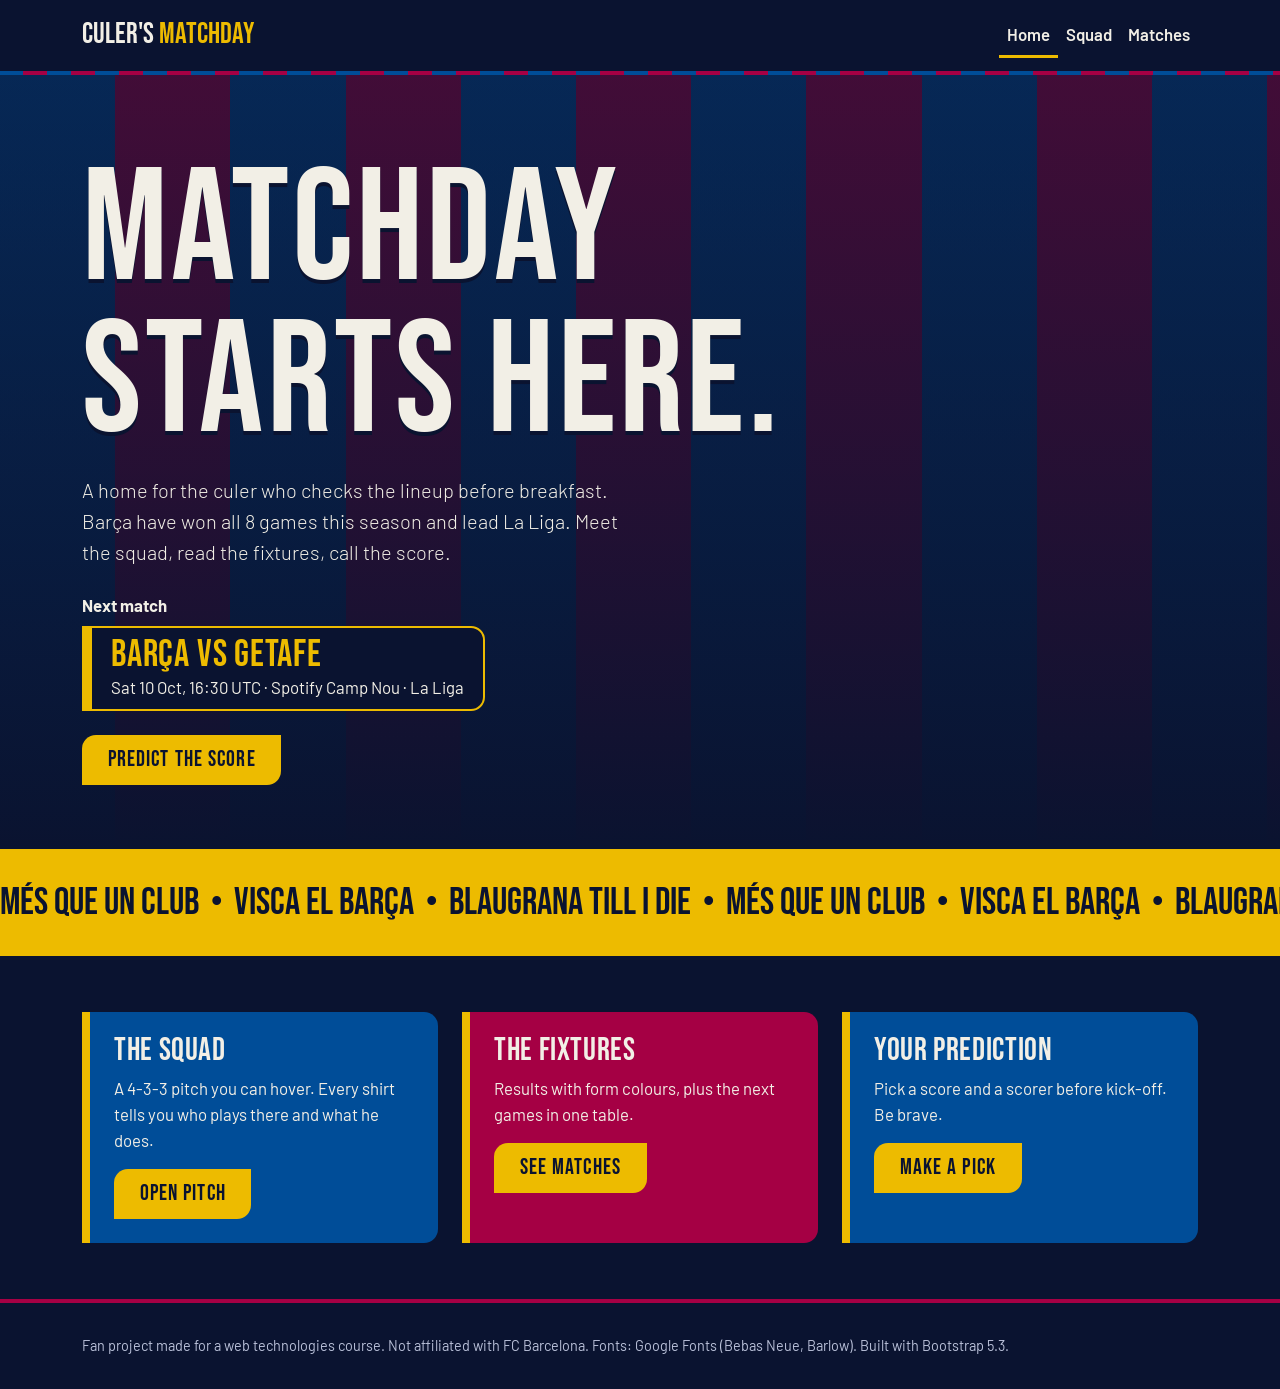
==== index.html @ bc948499 "commit" ====
<!DOCTYPE html>
<html lang="en">

<head>
  <meta charset="UTF-8">
  <meta name="viewport" content="width=device-width, initial-scale=1">
  <title>Home | Culer's Matchday</title>
  <link rel="preconnect" href="https://fonts.googleapis.com">
  <link href="https://fonts.googleapis.com/css2?family=Bebas+Neue&family=Barlow:wght@400;600;700&display=swap" rel="stylesheet">
  <link href="https://cdn.jsdelivr.net/npm/bootstrap@5.3.3/dist/css/bootstrap.min.css" rel="stylesheet">
  <link href="css/style.css" rel="stylesheet">
</head>

<body>
  <header>
    <nav class="navbar navbar-expand-md">
      <div class="container">
        <a class="navbar-brand" href="index.html">Culer's <span>Matchday</span></a>

        <button class="navbar-toggler" type="button" data-bs-toggle="collapse" data-bs-target="#menu"
                aria-controls="menu" aria-expanded="false" aria-label="Toggle navigation">
          <span class="navbar-toggler-icon"></span>
        </button>

        <div class="collapse navbar-collapse" id="menu">
          <ul class="navbar-nav ms-auto">
          <li class="nav-item"><a class="nav-link active" href="index.html">Home</a></li>
          <li class="nav-item"><a class="nav-link" href="squad.html">Squad</a></li>
          <li class="nav-item"><a class="nav-link" href="matches.html">Matches</a></li>
          </ul>
        </div>
      </div>
    </nav>
  </header>
  <main>
    <section class="hero">
      <div class="container">
        <h1 class="display">Matchday<br>starts here.</h1>
        <p class="lead mt-3">
          A home for the culer who checks the lineup before breakfast.
          Barça have won all 8 games this season and lead La Liga.
          Meet the squad, read the fixtures, call the score.
        </p>

        <p class="mt-4 mb-2 fw-bold">Next match</p>
        <div class="next">
          <b class="display">Barça vs Getafe</b>
          <span>Sat 10 Oct, 16:30 UTC · Spotify Camp Nou · La Liga</span>
        </div>

        <div>
          <a class="btn btn-club mt-4" href="matches.html#predict">Predict the score</a>
        </div>
      </div>
    </section>

    <div class="motto" aria-hidden="true">
      <p>Més que un club &nbsp;•&nbsp; Visca el Barça &nbsp;•&nbsp; Blaugrana till I die &nbsp;•&nbsp; Més que un club &nbsp;•&nbsp; Visca el Barça &nbsp;•&nbsp; Blaugrana till I die &nbsp;•&nbsp; Més que un club &nbsp;•&nbsp; Visca el Barça &nbsp;•&nbsp; Blaugrana till I die &nbsp;•&nbsp; Més que un club &nbsp;•&nbsp; Visca el Barça &nbsp;•&nbsp; Blaugrana till I die &nbsp;•&nbsp; </p>
    </div>
    <section class="section">
      <div class="container">
        <div class="row g-4">
        <div class="col-12 col-md-4">
          <div class="card h-100 card-club">
            <div class="card-body p-4">
              <h3>The squad</h3>
              <p>A 4-3-3 pitch you can hover. Every shirt tells you who plays there and what he does.</p>
              <a class="btn btn-club" href="squad.html">Open pitch</a>
            </div>
          </div>
        </div>

        <div class="col-12 col-md-4">
          <div class="card h-100 card-club garnet">
            <div class="card-body p-4">
              <h3>The fixtures</h3>
              <p>Results with form colours, plus the next games in one table.</p>
              <a class="btn btn-club" href="matches.html">See matches</a>
            </div>
          </div>
        </div>

        <div class="col-12 col-md-4">
          <div class="card h-100 card-club">
            <div class="card-body p-4">
              <h3>Your prediction</h3>
              <p>Pick a score and a scorer before kick-off. Be brave.</p>
              <a class="btn btn-club" href="matches.html#predict">Make a pick</a>
            </div>
          </div>
        </div>
        </div>
      </div>
    </section>

  </main>
  <footer class="foot">
    <div class="container">
      Fan project made for a web technologies course. Not affiliated with FC Barcelona.
      Fonts: Google Fonts (Bebas Neue, Barlow). Built with Bootstrap 5.3.
    </div>
  </footer>

  <script src="https://cdn.jsdelivr.net/npm/bootstrap@5.3.3/dist/js/bootstrap.bundle.min.js"></script>
</body>
</html>
---- css/style.css ----
:root {
  --ink: #0A1330;
  --blue: #004D98;
  --garnet: #A50044;
  --gold: #EDBB00;
  --chalk: #F2EFE6;
  --grass: #0f5b3a;
  --r: 14px;
}

* {
  box-sizing: border-box;
}

html,
body {
  overflow-x: hidden;
}

body {
  background: var(--ink);
  color: var(--chalk);
  font-family: 'Barlow', sans-serif;
  font-size: 1.05rem;
  line-height: 1.55;
}

h1,
h2,
h3,
.display {
  font-family: 'Bebas Neue', sans-serif;
  letter-spacing: .02em;
  line-height: .95;
  font-weight: 400;
}

a {
  color: var(--gold);
}

:focus-visible {
  outline: 3px solid var(--gold);
  outline-offset: 2px;
}

.navbar {
  background: var(--ink);
  border-bottom: 4px solid transparent;
  border-image: repeating-linear-gradient(90deg,var(--blue) 0 24px,var(--garnet) 24px 48px) 1;
}

.navbar-brand {
  font-family: 'Bebas Neue';
  font-size: 1.8rem;
  color: var(--chalk)!important;
}

.navbar-brand span {
  color: var(--gold);
}

.nav-link {
  color: var(--chalk)!important;
  font-weight: 600;
  border-bottom: 3px solid transparent;
}

.nav-link:hover,
.nav-link.active {
  border-bottom-color: var(--gold);
}

.navbar-toggler {
  border-color: var(--gold);
}

.navbar-toggler-icon {
  filter: invert(1);
}

.btn-club {
  background: var(--gold);
  color: var(--ink);
  font-family: 'Bebas Neue';
  font-size: 1.4rem;
  letter-spacing: .05em;
  border: 0;
  border-radius: var(--r) 0 var(--r) 0;
  padding: .5rem 1.6rem;
  transition: transform .2s,background .2s;
}

.btn-club:hover {
  background: var(--chalk);
  color: var(--garnet);
  transform: translateY(-3px) skewX(-4deg);
}

.card-club {
  background: var(--blue);
  border: 0;
  border-left: 8px solid var(--gold);
  border-radius: 0 var(--r) var(--r) 0;
  color: var(--chalk);
}

.card-club.garnet {
  background: var(--garnet);
}

.card-club h3 {
  font-size: 2rem;
}

.form-control,
.form-select {
  background: #14224f;
  border: 2px solid var(--blue);
  color: var(--chalk);
  border-radius: 8px;
}

.form-control:focus,
.form-select:focus {
  background: #14224f;
  color: var(--chalk);
  border-color: var(--gold);
  box-shadow: none;
}

.form-label {
  font-weight: 600;
}

.table-club {
  --bs-table-bg: transparent;
  --bs-table-color: var(--chalk);
  --bs-table-border-color: #24366f;
}

.table-club thead th {
  font-family: 'Bebas Neue';
  font-size: 1.3rem;
  font-weight: 400;
  background: var(--blue);
  color: var(--gold);
}

.table-club tbody tr:hover {
  background: #14224f;
}

.pill {
  display: inline-block;
  width: 1.7rem;
  height: 1.7rem;
  line-height: 1.7rem;
  text-align: center;
  border-radius: 50%;
  font-weight: 700;
  font-size: .85rem;
  color: var(--ink);
}

.pill.W {
  background: #4cc27a;
}

.pill.D {
  background: var(--gold);
}

.pill.L {
  background: #ff5d73;
}

.hero {
  position: relative;
  padding: 5rem 0 4rem;
  overflow: hidden;
  isolation: isolate;
}

.hero::before {
  content: "";
  position: absolute;
  inset: 0;
  z-index: -1;
  opacity: .55;
  background: repeating-linear-gradient(90deg,var(--blue) 0 9vw,var(--garnet) 9vw 18vw);
  clip-path: inset(0 100% 0 0);
  animation: wipe 1.4s cubic-bezier(.7,0,.2,1) .2s forwards;
}

.hero::after {
  content: "";
  position: absolute;
  inset: 0;
  z-index: -1;
  background: linear-gradient(180deg,rgba(10,19,48,.35),var(--ink));
}

@keyframes wipe {
  to {
    clip-path: inset(0 0 0 0);
  }
}

.hero h1 {
  font-size: clamp(4rem,14vw,10rem);
  text-shadow: 0 4px 0 var(--ink);
}

.hero .lead {
  max-width: 34rem;
}

.next {
  display: inline-flex;
  flex-direction: column;
  background: var(--ink);
  border: 2px solid var(--gold);
  border-left-width: 10px;
  border-radius: 0 var(--r) var(--r) 0;
  padding: .6rem 1.2rem;
}

.next b {
  font-size: 2.4rem;
  color: var(--gold);
  font-weight: 400;
}

.section {
  padding: 3.5rem 0;
}

.motto {
  background: var(--gold);
  color: var(--ink);
  padding: 1.5rem 0;
  overflow: hidden;
  white-space: nowrap;
}

.motto p {
  margin: 0;
  display: inline-block;
  font-family: 'Bebas Neue';
  font-size: 2.4rem;
  animation: slide 22s linear infinite;
}

@keyframes slide {
  to {
    transform: translateX(-50%);
  }
}

.pitch {
  display: grid;
  grid-template-rows: repeat(4,1fr);
  gap: .5rem;
  min-height: 640px;
  padding: 1.2rem .5rem;
  border: 4px solid var(--chalk);
  border-radius: var(--r);
  background: repeating-linear-gradient(0deg,var(--grass) 0 12.5%,#136a43 12.5% 25%);
  position: relative;
}

.pitch::after {
  content: "";
  position: absolute;
  left: 0;
  right: 0;
  top: 50%;
  border-top: 3px solid rgba(242,239,230,.5);
  pointer-events: none;
}

.line {
  display: flex;
  justify-content: space-around;
  align-items: center;
}

.player {
  background: none;
  border: 0;
  color: var(--chalk);
  text-align: center;
  font-weight: 700;
  cursor: pointer;
  padding: .2rem;
  z-index: 1;
}

.player .shirt {
  display: grid;
  place-items: center;
  width: 3.6rem;
  height: 3.6rem;
  margin: 0 auto .15rem;
  border-radius: 50%;
  font-family: 'Bebas Neue';
  font-size: 1.7rem;
  background: linear-gradient(90deg,var(--blue) 50%,var(--garnet) 50%);
  border: 3px solid var(--gold);
  transition: transform .25s;
}

.player:hover .shirt,
.player:focus-visible .shirt {
  transform: scale(1.25) rotate(-6deg);
}

.player span.nm {
  font-size: .85rem;
  text-shadow: 0 1px 3px #000;
}

.pcard {
  display: none;
}

.squad:not(:has(.player:hover, .player:focus)) #i-none {
  display: block;
}

.squad:has(#p-gk:hover) #i-gk,
.squad:has(#p-gk:focus) #i-gk {
  display: block;
}

.squad:has(#p-can:hover) #i-can,
.squad:has(#p-can:focus) #i-can {
  display: block;
}

.squad:has(#p-chr:hover) #i-chr,
.squad:has(#p-chr:focus) #i-chr {
  display: block;
}

.squad:has(#p-cub:hover) #i-cub,
.squad:has(#p-cub:focus) #i-cub {
  display: block;
}

.squad:has(#p-eri:hover) #i-eri,
.squad:has(#p-eri:focus) #i-eri {
  display: block;
}

.squad:has(#p-rod:hover) #i-rod,
.squad:has(#p-rod:focus) #i-rod {
  display: block;
}

.squad:has(#p-ped:hover) #i-ped,
.squad:has(#p-ped:focus) #i-ped {
  display: block;
}

.squad:has(#p-fer:hover) #i-fer,
.squad:has(#p-fer:focus) #i-fer {
  display: block;
}

.squad:has(#p-yam:hover) #i-yam,
.squad:has(#p-yam:focus) #i-yam {
  display: block;
}

.squad:has(#p-rap:hover) #i-rap,
.squad:has(#p-rap:focus) #i-rap {
  display: block;
}

.squad:has(#p-gor:hover) #i-gor,
.squad:has(#p-gor:focus) #i-gor {
  display: block;
}

.info {
  position: sticky;
  top: 1rem;
  min-height: 15rem;
}

.pcard .num {
  font-family: 'Bebas Neue';
  font-size: 7rem;
  line-height: .8;
  color: var(--gold);
}

.foot {
  border-top: 4px solid var(--garnet);
  padding: 2rem 0;
  font-size: .9rem;
  color: #b9c0d8;
}

.form-control:user-invalid,
.form-select:user-invalid {
  border-color: #ff5d73;
}

.toast-ok:target {
  display: block;
}

.toast-ok {
  display: none;
  background: #4cc27a;
  color: var(--ink);
  font-weight: 700;
  padding: .8rem 1rem;
  border-radius: 8px;
  margin-top: 1rem;
}

@media (max-width:767.98px) {
  .hero {
    padding: 3rem 0;
  }

  .next b {
    font-size: 1.9rem;
  }

  .pitch {
    min-height: 560px;
  }

  .player .shirt {
    width: 2.9rem;
    height: 2.9rem;
    font-size: 1.4rem;
  }

  .player span.nm {
    font-size: .72rem;
  }

  .info {
    position: static;
  }
}

@media (min-width:768px) and (max-width:1199.98px) {
  .pitch {
    min-height: 600px;
  }
}

@media (prefers-reduced-motion:reduce) {
  .hero::before {
    animation: none;
    clip-path: none;
  }

  .motto p {
    animation: none;
  }

  * {
    transition: none !important;
  }
}
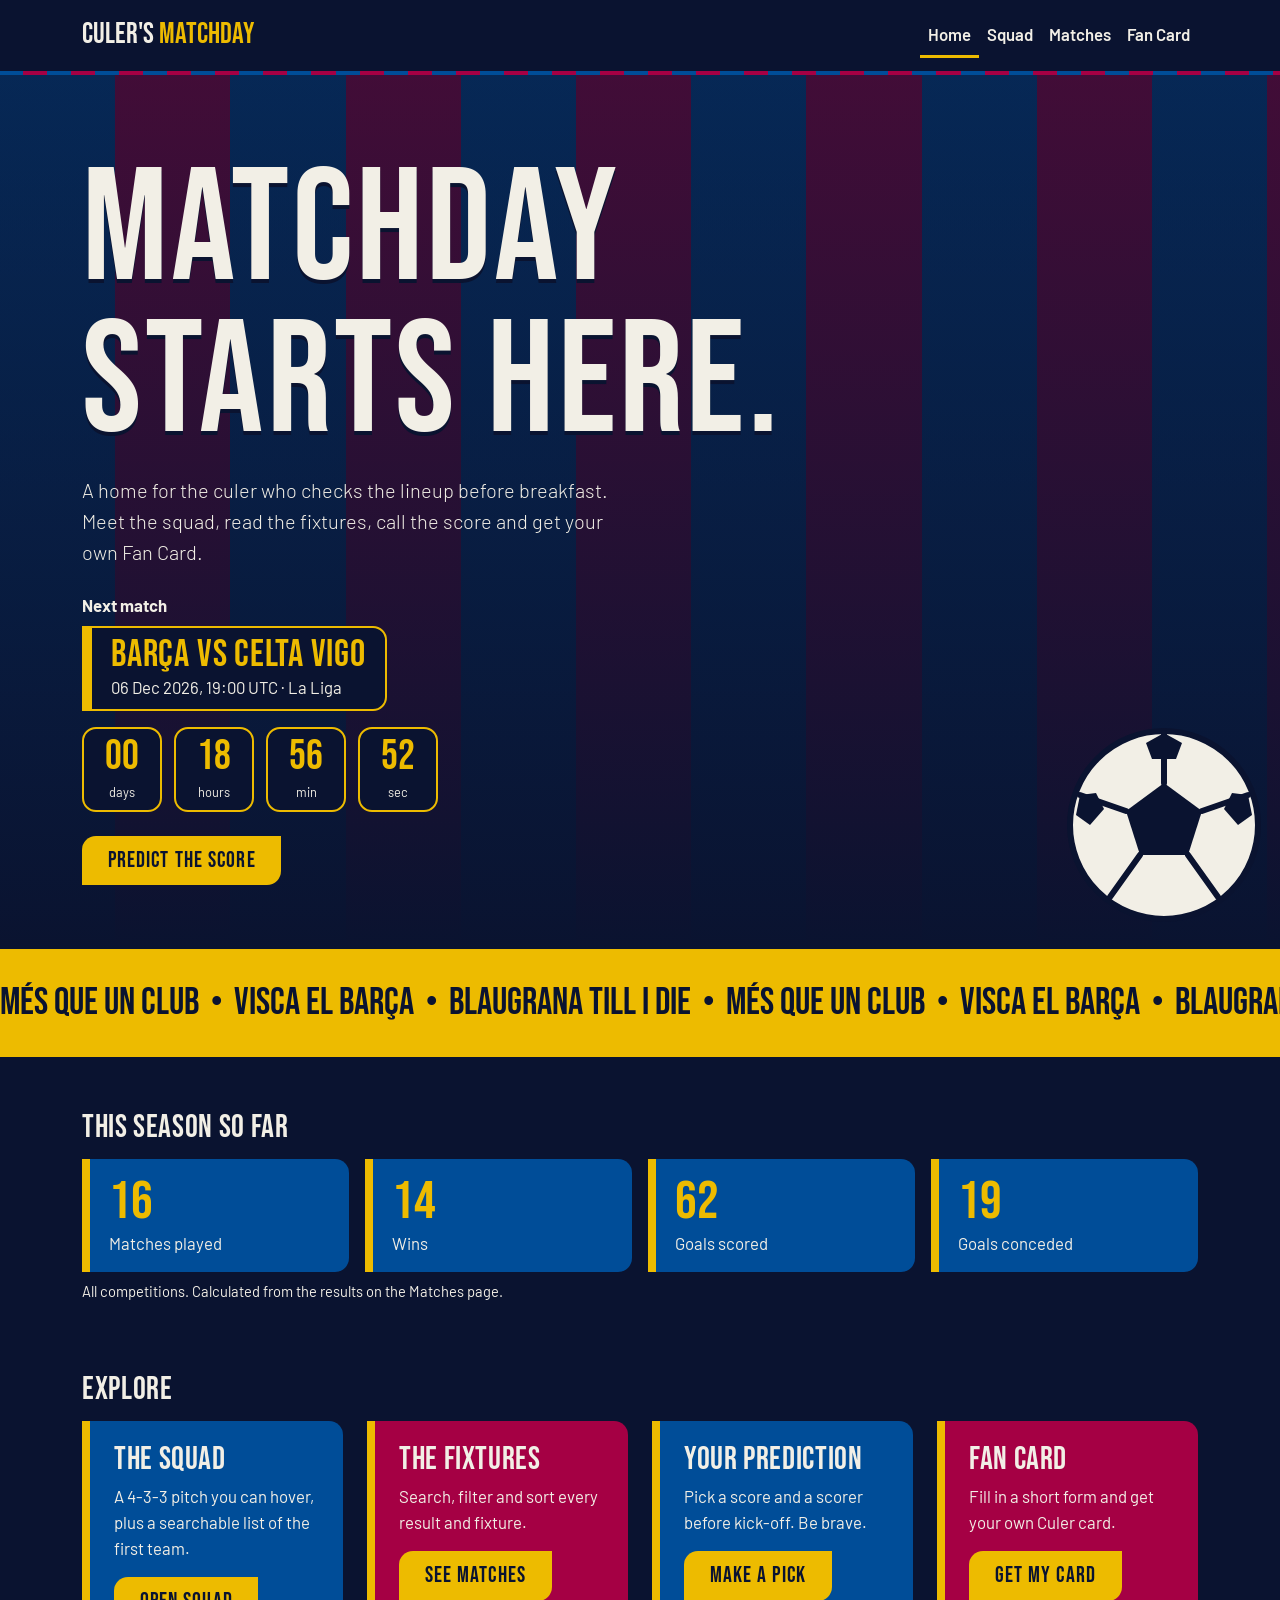
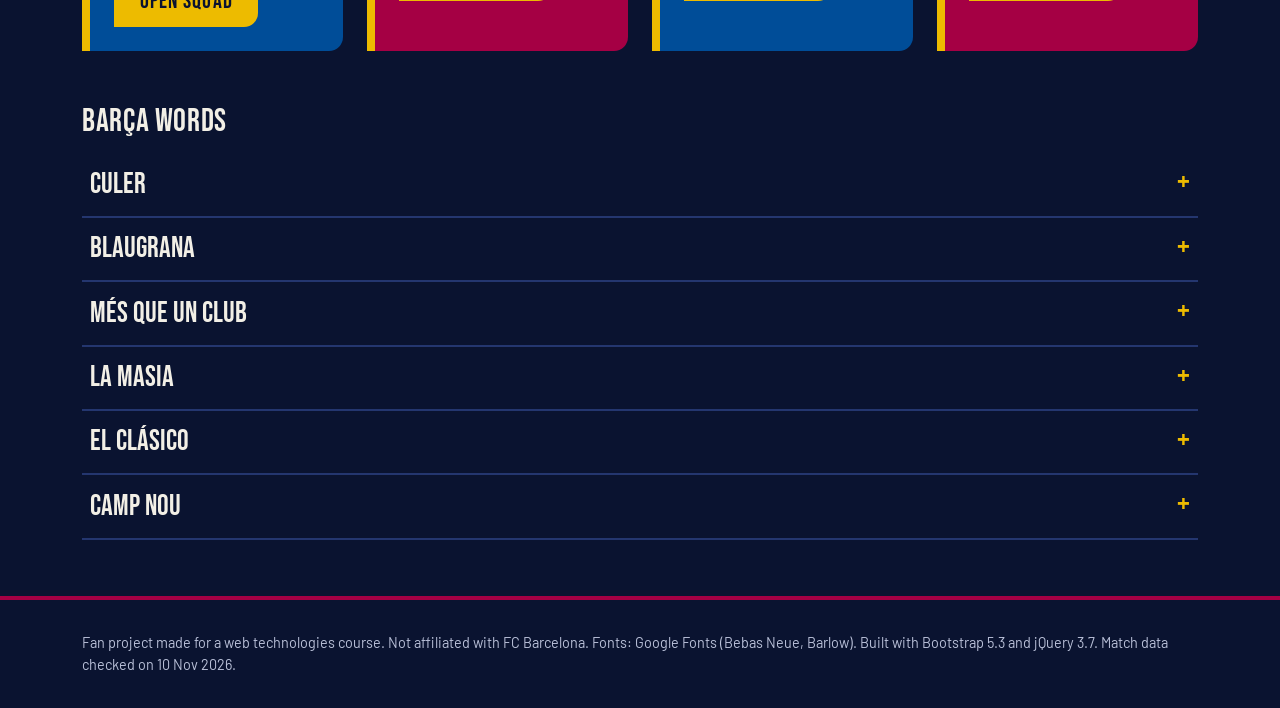
==== commit 73d50f2a: "endterm changes" ====
--- a/index.html
+++ b/index.html
@@ -1,10 +1,10 @@
 <!DOCTYPE html>
 <html lang="en">
-
 <head>
   <meta charset="UTF-8">
   <meta name="viewport" content="width=device-width, initial-scale=1">
   <title>Home | Culer's Matchday</title>
+  <link rel="icon" href="images/favicon.svg" type="image/svg+xml">
   <link rel="preconnect" href="https://fonts.googleapis.com">
   <link href="https://fonts.googleapis.com/css2?family=Bebas+Neue&family=Barlow:wght@400;600;700&display=swap" rel="stylesheet">
   <link href="https://cdn.jsdelivr.net/npm/bootstrap@5.3.3/dist/css/bootstrap.min.css" rel="stylesheet">
@@ -12,8 +12,9 @@
 </head>
 
 <body>
+  <a class="skip-link" href="#main">Skip to content</a>
   <header>
-    <nav class="navbar navbar-expand-md">
+    <nav class="navbar navbar-expand-md" aria-label="Main">
       <div class="container">
         <a class="navbar-brand" href="index.html">Culer's <span>Matchday</span></a>
 
@@ -24,28 +25,39 @@
 
         <div class="collapse navbar-collapse" id="menu">
           <ul class="navbar-nav ms-auto">
-          <li class="nav-item"><a class="nav-link active" href="index.html">Home</a></li>
+          <li class="nav-item"><a class="nav-link active" href="index.html" aria-current="page">Home</a></li>
           <li class="nav-item"><a class="nav-link" href="squad.html">Squad</a></li>
           <li class="nav-item"><a class="nav-link" href="matches.html">Matches</a></li>
+          <li class="nav-item"><a class="nav-link" href="join.html">Fan Card</a></li>
           </ul>
         </div>
       </div>
     </nav>
   </header>
-  <main>
+
+
+  <main id="main">
+
     <section class="hero">
+      <img class="hero-ball" src="images/ball.svg" alt="Illustration of a bouncing football" width="200" height="200">
       <div class="container">
         <h1 class="display">Matchday<br>starts here.</h1>
         <p class="lead mt-3">
           A home for the culer who checks the lineup before breakfast.
-          Barça have won all 8 games this season and lead La Liga.
-          Meet the squad, read the fixtures, call the score.
+          Meet the squad, read the fixtures, call the score and get your own Fan Card.
         </p>
 
         <p class="mt-4 mb-2 fw-bold">Next match</p>
         <div class="next">
-          <b class="display">Barça vs Getafe</b>
-          <span>Sat 10 Oct, 16:30 UTC · Spotify Camp Nou · La Liga</span>
+          <b class="display" id="next-title">See the Matches page</b>
+          <span id="next-info">The next fixture is taken from the match list.</span>
+        </div>
+
+        <div class="count" id="countdown" role="timer" aria-label="Time until kick-off">
+          <div><b>00</b><span>days</span></div>
+          <div><b>00</b><span>hours</span></div>
+          <div><b>00</b><span>min</span></div>
+          <div><b>00</b><span>sec</span></div>
         </div>
 
         <div>
@@ -54,53 +66,93 @@
       </div>
     </section>
 
+
     <div class="motto" aria-hidden="true">
       <p>Més que un club &nbsp;•&nbsp; Visca el Barça &nbsp;•&nbsp; Blaugrana till I die &nbsp;•&nbsp; Més que un club &nbsp;•&nbsp; Visca el Barça &nbsp;•&nbsp; Blaugrana till I die &nbsp;•&nbsp; Més que un club &nbsp;•&nbsp; Visca el Barça &nbsp;•&nbsp; Blaugrana till I die &nbsp;•&nbsp; Més que un club &nbsp;•&nbsp; Visca el Barça &nbsp;•&nbsp; Blaugrana till I die &nbsp;•&nbsp; </p>
     </div>
+
+
     <section class="section">
       <div class="container">
+        <h2 class="mb-3">This season so far</h2>
+        <div class="stats" id="stats"></div>
+        <p class="small mt-2">All competitions. Calculated from the results on the Matches page.</p>
+      </div>
+    </section>
+
+
+    <section class="section pt-0">
+      <div class="container">
+        <h2 class="mb-3">Explore</h2>
         <div class="row g-4">
-        <div class="col-12 col-md-4">
-          <div class="card h-100 card-club">
-            <div class="card-body p-4">
-              <h3>The squad</h3>
-              <p>A 4-3-3 pitch you can hover. Every shirt tells you who plays there and what he does.</p>
-              <a class="btn btn-club" href="squad.html">Open pitch</a>
+          <div class="col-12 col-md-6 col-lg-3">
+            <div class="card h-100 card-club tile">
+              <div class="card-body p-4">
+                <h3>The squad</h3>
+                <p>A 4-3-3 pitch you can hover, plus a searchable list of the first team.</p>
+                <a class="btn btn-club" href="squad.html">Open squad</a>
+              </div>
             </div>
           </div>
-        </div>
 
-        <div class="col-12 col-md-4">
-          <div class="card h-100 card-club garnet">
-            <div class="card-body p-4">
-              <h3>The fixtures</h3>
-              <p>Results with form colours, plus the next games in one table.</p>
-              <a class="btn btn-club" href="matches.html">See matches</a>
+          <div class="col-12 col-md-6 col-lg-3">
+            <div class="card h-100 card-club tile garnet">
+              <div class="card-body p-4">
+                <h3>The fixtures</h3>
+                <p>Search, filter and sort every result and fixture.</p>
+                <a class="btn btn-club" href="matches.html">See matches</a>
+              </div>
             </div>
           </div>
-        </div>
 
-        <div class="col-12 col-md-4">
-          <div class="card h-100 card-club">
-            <div class="card-body p-4">
-              <h3>Your prediction</h3>
-              <p>Pick a score and a scorer before kick-off. Be brave.</p>
-              <a class="btn btn-club" href="matches.html#predict">Make a pick</a>
+          <div class="col-12 col-md-6 col-lg-3">
+            <div class="card h-100 card-club tile">
+              <div class="card-body p-4">
+                <h3>Your prediction</h3>
+                <p>Pick a score and a scorer before kick-off. Be brave.</p>
+                <a class="btn btn-club" href="matches.html#predict">Make a pick</a>
+              </div>
             </div>
           </div>
-        </div>
+
+          <div class="col-12 col-md-6 col-lg-3">
+            <div class="card h-100 card-club tile garnet">
+              <div class="card-body p-4">
+                <h3>Fan Card</h3>
+                <p>Fill in a short form and get your own Culer card.</p>
+                <a class="btn btn-club" href="join.html">Get my card</a>
+              </div>
+            </div>
+          </div>
         </div>
       </div>
     </section>
 
+
+    <section class="section pt-0">
+      <div class="container">
+        <h2 class="mb-3">Barça words</h2>
+        <div id="words"></div>
+      </div>
+    </section>
+
   </main>
+
+
   <footer class="foot">
     <div class="container">
       Fan project made for a web technologies course. Not affiliated with FC Barcelona.
-      Fonts: Google Fonts (Bebas Neue, Barlow). Built with Bootstrap 5.3.
+      Fonts: Google Fonts (Bebas Neue, Barlow). Built with Bootstrap 5.3 and jQuery 3.7.
+      Match data checked on 10 Nov 2026.
     </div>
   </footer>
 
+
+  <script src="https://code.jquery.com/jquery-3.7.1.min.js"></script>
   <script src="https://cdn.jsdelivr.net/npm/bootstrap@5.3.3/dist/js/bootstrap.bundle.min.js"></script>
+  <script src="js/data.js"></script>
+  <script src="js/common.js"></script>
+  <script src="js/home.js"></script>
 </body>
+
 </html>
--- a/css/style.css
+++ b/css/style.css
@@ -44,6 +44,7 @@
   outline-offset: 2px;
 }
 
+
 .navbar {
   background: var(--ink);
   border-bottom: 4px solid transparent;
@@ -78,6 +79,7 @@
 .navbar-toggler-icon {
   filter: invert(1);
 }
+
 
 .btn-club {
   background: var(--gold);
@@ -133,6 +135,12 @@
   font-weight: 600;
 }
 
+.table-club tr.table-active > * {
+  background-color: rgba(165, 0, 68, 0.35);
+  color: #fff;
+  box-shadow: none;
+}
+
 .table-club {
   --bs-table-bg: transparent;
   --bs-table-color: var(--chalk);
@@ -174,6 +182,7 @@
 .pill.L {
   background: #ff5d73;
 }
+
 
 .hero {
   position: relative;
@@ -321,68 +330,6 @@
   text-shadow: 0 1px 3px #000;
 }
 
-.pcard {
-  display: none;
-}
-
-.squad:not(:has(.player:hover, .player:focus)) #i-none {
-  display: block;
-}
-
-.squad:has(#p-gk:hover) #i-gk,
-.squad:has(#p-gk:focus) #i-gk {
-  display: block;
-}
-
-.squad:has(#p-can:hover) #i-can,
-.squad:has(#p-can:focus) #i-can {
-  display: block;
-}
-
-.squad:has(#p-chr:hover) #i-chr,
-.squad:has(#p-chr:focus) #i-chr {
-  display: block;
-}
-
-.squad:has(#p-cub:hover) #i-cub,
-.squad:has(#p-cub:focus) #i-cub {
-  display: block;
-}
-
-.squad:has(#p-eri:hover) #i-eri,
-.squad:has(#p-eri:focus) #i-eri {
-  display: block;
-}
-
-.squad:has(#p-rod:hover) #i-rod,
-.squad:has(#p-rod:focus) #i-rod {
-  display: block;
-}
-
-.squad:has(#p-ped:hover) #i-ped,
-.squad:has(#p-ped:focus) #i-ped {
-  display: block;
-}
-
-.squad:has(#p-fer:hover) #i-fer,
-.squad:has(#p-fer:focus) #i-fer {
-  display: block;
-}
-
-.squad:has(#p-yam:hover) #i-yam,
-.squad:has(#p-yam:focus) #i-yam {
-  display: block;
-}
-
-.squad:has(#p-rap:hover) #i-rap,
-.squad:has(#p-rap:focus) #i-rap {
-  display: block;
-}
-
-.squad:has(#p-gor:hover) #i-gor,
-.squad:has(#p-gor:focus) #i-gor {
-  display: block;
-}
 
 .info {
   position: sticky;
@@ -396,6 +343,7 @@
   line-height: .8;
   color: var(--gold);
 }
+
 
 .foot {
   border-top: 4px solid var(--garnet);
@@ -404,24 +352,6 @@
   color: #b9c0d8;
 }
 
-.form-control:user-invalid,
-.form-select:user-invalid {
-  border-color: #ff5d73;
-}
-
-.toast-ok:target {
-  display: block;
-}
-
-.toast-ok {
-  display: none;
-  background: #4cc27a;
-  color: var(--ink);
-  font-weight: 700;
-  padding: .8rem 1rem;
-  border-radius: 8px;
-  margin-top: 1rem;
-}
 
 @media (max-width:767.98px) {
   .hero {
@@ -470,4 +400,499 @@
   * {
     transition: none !important;
   }
+}
+
+
+.skip-link {
+  position: absolute;
+  left: -999px;
+  top: 0;
+  z-index: 2000;
+  background: var(--gold);
+  color: var(--ink);
+  font-weight: 700;
+  padding: .6rem 1rem;
+}
+
+.skip-link:focus {
+  left: 0;
+}
+
+.page-title {
+  font-size: 4rem;
+}
+
+
+.count {
+  display: flex;
+  flex-wrap: wrap;
+  gap: .75rem;
+  margin-top: 1rem;
+}
+
+.count > div {
+  min-width: 5rem;
+  padding: .4rem 1rem;
+  text-align: center;
+  background: var(--ink);
+  border: 2px solid var(--gold);
+  border-radius: var(--r);
+}
+
+.count b {
+  display: block;
+  font-family: 'Bebas Neue', sans-serif;
+  font-size: 2.6rem;
+  font-weight: 400;
+  line-height: 1;
+  color: var(--gold);
+}
+
+.count span {
+  font-size: .8rem;
+}
+
+.stats {
+  display: grid;
+  grid-template-columns: repeat(2, 1fr);
+  gap: 1rem;
+}
+
+.stat {
+  padding: 1rem 1.2rem;
+  background: var(--blue);
+  border-left: 8px solid var(--gold);
+  border-radius: 0 var(--r) var(--r) 0;
+}
+
+.stat b {
+  display: block;
+  font-family: 'Bebas Neue', sans-serif;
+  font-size: 3.4rem;
+  font-weight: 400;
+  line-height: 1;
+  color: var(--gold);
+}
+
+.tile {
+  transition: transform .25s, box-shadow .25s;
+}
+
+.tile:hover {
+  transform: translateY(-6px);
+  box-shadow: 0 10px 0 rgba(0, 0, 0, .3);
+}
+
+.word {
+  border-bottom: 2px solid #24366f;
+}
+
+.word-title {
+  margin: 0;
+}
+
+.word-btn {
+  display: flex;
+  justify-content: space-between;
+  align-items: center;
+  width: 100%;
+  padding: 1rem .5rem;
+  text-align: left;
+  font-family: 'Bebas Neue', sans-serif;
+  font-size: 1.8rem;
+  color: var(--chalk);
+  background: none;
+  border: 0;
+  cursor: pointer;
+  transition: color .2s, padding-left .2s;
+}
+
+.word-btn::after {
+  content: '+';
+  font-size: 2rem;
+  color: var(--gold);
+}
+
+.word-btn[aria-expanded="true"]::after {
+  content: '–';
+}
+
+.word-btn:hover {
+  color: var(--gold);
+  padding-left: 1rem;
+}
+
+.word-body {
+  display: none;
+  max-width: 46rem;
+  padding: 0 .5rem 1rem;
+}
+
+
+.filters {
+  display: flex;
+  flex-wrap: wrap;
+  align-items: flex-end;
+  gap: .75rem 1rem;
+  margin-bottom: 1rem;
+}
+
+.filters > div {
+  flex: 1 1 11rem;
+}
+
+.filters-btn {
+  flex: 0 0 auto !important;
+}
+
+.btn-filter {
+  font-weight: 600;
+  color: var(--chalk);
+  background: #14224f;
+  border: 2px solid var(--blue);
+}
+
+.btn-filter:hover {
+  color: var(--gold);
+  border-color: var(--gold);
+}
+
+.btn-check:checked + .btn-filter {
+  color: var(--ink);
+  background: var(--gold);
+  border-color: var(--gold);
+}
+
+.btn-check:focus-visible + .btn-filter {
+  outline: 3px solid var(--gold);
+  outline-offset: 2px;
+}
+
+.btn-ghost {
+  font-weight: 700;
+  color: var(--gold);
+  background: transparent;
+  border: 2px solid var(--gold);
+  transition: background .2s, color .2s;
+}
+
+.btn-ghost:hover {
+  color: var(--ink);
+  background: var(--gold);
+}
+
+.summary {
+  min-height: 1.6rem;
+  font-weight: 600;
+  color: var(--gold);
+}
+
+.empty-state {
+  padding: 2.5rem 1rem;
+  text-align: center;
+  border: 2px dashed var(--blue);
+  border-radius: var(--r);
+}
+
+.empty-state strong {
+  display: block;
+  font-family: 'Bebas Neue', sans-serif;
+  font-size: 1.8rem;
+  font-weight: 400;
+  color: var(--gold);
+}
+
+.sq-card {
+  height: 100%;
+  padding: 1rem;
+  background: #14224f;
+  border: 2px solid var(--blue);
+  border-radius: var(--r);
+  transition: transform .2s, border-color .2s, box-shadow .2s;
+}
+
+.sq-card:hover {
+  transform: translateY(-5px);
+  border-color: var(--gold);
+  box-shadow: 0 8px 0 var(--garnet);
+}
+
+.sq-card .no {
+  font-family: 'Bebas Neue', sans-serif;
+  font-size: 3.2rem;
+  line-height: .9;
+  color: var(--gold);
+}
+
+.sq-card h3 {
+  margin: .3rem 0;
+  font-size: 1.6rem;
+}
+
+.sq-card p {
+  margin: 0;
+  font-size: .9rem;
+  color: #c9d0e8;
+}
+
+.player.raised {
+  position: relative;
+  top: -2.5rem;
+}
+
+
+.form-control::placeholder {
+  color: #8b97c4;
+}
+
+.form-control.is-invalid,
+.form-select.is-invalid {
+  background-image: none;
+  border-color: #ff5d73;
+}
+
+.form-control.is-valid,
+.form-select.is-valid {
+  background-image: none;
+  border-color: #4cc27a;
+}
+
+.invalid-feedback {
+  font-weight: 600;
+  color: #ffd1d9;
+}
+
+.form-text {
+  color: #c9d0e8;
+}
+
+.form-select {
+  --bs-form-select-bg-img: url("data:image/svg+xml,%3csvg xmlns='http://www.w3.org/2000/svg' viewBox='0 0 16 16'%3e%3cpath fill='none' stroke='%23F2EFE6' stroke-linecap='round' stroke-linejoin='round' stroke-width='2' d='m2 5 6 6 6-6'/%3e%3c/svg%3e");
+}
+
+.form-select option {
+  color: var(--chalk);
+  background: #14224f;
+}
+
+input[type="date"] {
+  color-scheme: dark;
+}
+
+.form-check-input {
+  background-color: #14224f;
+  border: 2px solid var(--blue);
+}
+
+.form-check-input:checked {
+  background-color: var(--blue);
+  border-color: var(--gold);
+}
+
+.form-check-input:focus {
+  box-shadow: none;
+  outline: 3px solid var(--gold);
+  outline-offset: 2px;
+}
+
+.card-club .form-check-input.is-invalid {
+  border-color: #ff5d73;
+}
+
+.form-success {
+  display: none;
+  padding: .8rem 1rem;
+  font-weight: 700;
+  color: var(--ink);
+  background: #4cc27a;
+  border-radius: 8px;
+}
+
+.fan-card {
+  position: relative;
+  isolation: isolate;
+  overflow: hidden;
+  min-height: 15rem;
+  padding: 1.5rem;
+  background: var(--ink);
+  border: 3px solid var(--gold);
+  border-radius: var(--r);
+}
+
+.fan-card::before {
+  content: "";
+  position: absolute;
+  inset: 0;
+  z-index: -1;
+  opacity: .65;
+  background: repeating-linear-gradient(90deg, var(--blue) 0 3rem, var(--garnet) 3rem 6rem);
+}
+
+.fan-card::after {
+  content: "";
+  position: absolute;
+  inset: 0;
+  z-index: -1;
+  background: linear-gradient(180deg, transparent 20%, var(--ink));
+}
+
+.fan-card .club {
+  font-family: 'Bebas Neue', sans-serif;
+  letter-spacing: .1em;
+  color: var(--gold);
+}
+
+.fc-name {
+  margin-top: 3rem;
+  font-family: 'Bebas Neue', sans-serif;
+  font-size: 2.6rem;
+  line-height: 1;
+  text-transform: uppercase;
+  word-break: break-word;
+}
+
+.fc-meta {
+  display: grid;
+  grid-template-columns: repeat(2, 1fr);
+  gap: .8rem;
+  margin: 1.2rem 0 0;
+}
+
+.fc-meta > div:last-child {
+  grid-column: 1 / -1;
+}
+
+.fc-meta dt {
+  font-size: .75rem;
+  letter-spacing: .08em;
+  text-transform: uppercase;
+  color: var(--gold);
+}
+
+.fc-meta dd {
+  margin: 0;
+  font-weight: 700;
+}
+
+.fc-id {
+  font-family: monospace;
+  letter-spacing: .1em;
+}
+
+.fan-card.issued {
+  box-shadow: 0 0 0 4px var(--garnet), 0 0 24px rgba(237, 187, 0, .5);
+}
+
+.fan-card.issued .fc-id {
+  color: var(--gold);
+}
+
+
+.to-top {
+  position: fixed;
+  right: 1rem;
+  bottom: 1rem;
+  z-index: 1000;
+  width: 3rem;
+  height: 3rem;
+  font-size: 1.4rem;
+  font-weight: 700;
+  color: var(--ink);
+  background: var(--gold);
+  border: 3px solid var(--ink);
+  border-radius: 50%;
+  cursor: pointer;
+  transition: transform .2s, background .2s;
+}
+
+.to-top:hover {
+  background: var(--chalk);
+  transform: translateY(-4px);
+}
+
+
+@media (min-width: 768px) {
+  .stats {
+    grid-template-columns: repeat(4, 1fr);
+  }
+}
+
+@media (max-width: 767.98px) {
+  .page-title {
+    font-size: 3rem;
+  }
+
+  .stat b {
+    font-size: 2.6rem;
+  }
+
+  .word-btn {
+    font-size: 1.5rem;
+  }
+
+  .player.raised {
+    top: -1.5rem;
+  }
+
+  .fc-name {
+    margin-top: 2rem;
+    font-size: 2rem;
+  }
+
+  .to-top {
+    right: .6rem;
+    bottom: .6rem;
+  }
+}
+
+
+.hero-ball {
+  position: absolute;
+  right: 1rem;
+  bottom: 1.5rem;
+  z-index: 0;
+  width: clamp(80px, 16vw, 200px);
+  height: auto;
+  animation: bounce 1.2s cubic-bezier(.3, 0, .7, 1) infinite alternate;
+}
+
+@keyframes bounce {
+  from {
+    transform: translateY(0) rotate(0deg);
+  }
+
+  to {
+    transform: translateY(-40px) rotate(180deg);
+  }
+}
+
+.banner {
+  display: block;
+  width: 100%;
+  height: auto;
+  margin-bottom: 2rem;
+  border: 3px solid var(--gold);
+  border-radius: var(--r);
+}
+
+.title-icon {
+  width: 1em;
+  height: 1em;
+  margin-right: .15em;
+  vertical-align: -.1em;
+}
+
+.fc-shirt {
+  position: absolute;
+  top: 1rem;
+  right: 1rem;
+  width: 3.5rem;
+  height: auto;
+  transform: rotate(8deg);
+}
+
+@media (prefers-reduced-motion: reduce) {
+  .hero-ball {
+    animation: none;
+  }
 }
